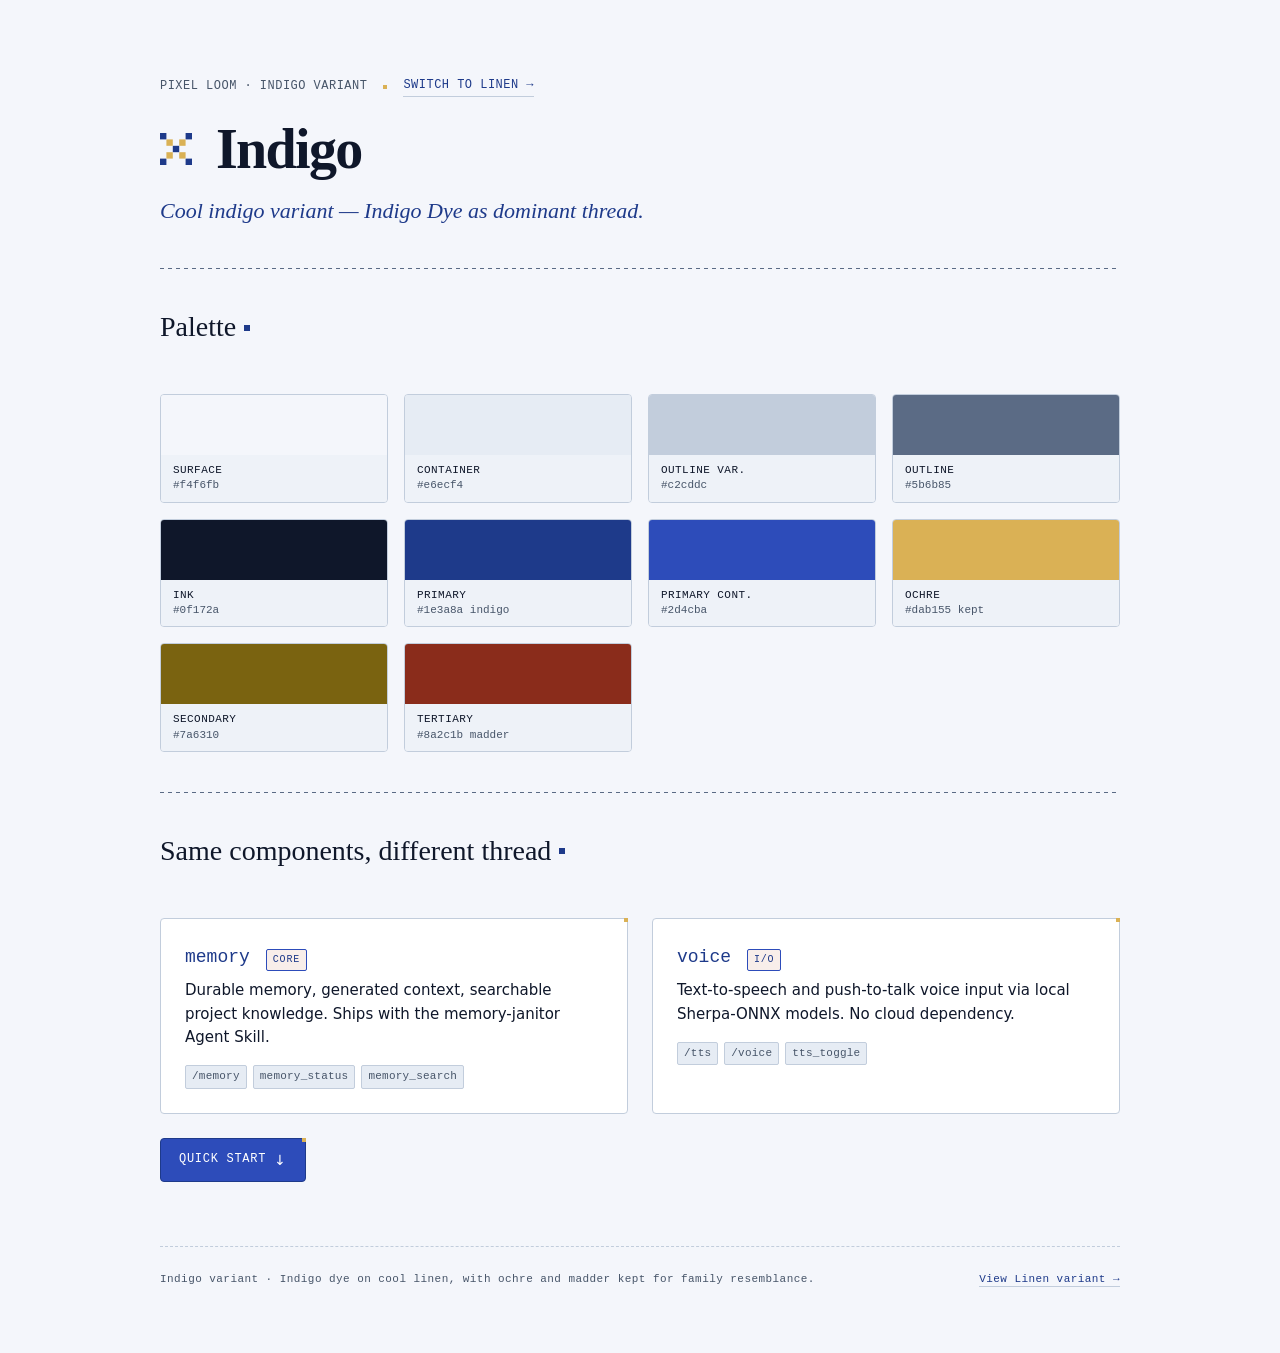
==== example/indigo.html @ f4cb86ed "Initial commit: Pixel Loom — Linen, Indigo, and Linen Dark variants" ====
<!DOCTYPE html>
<html lang="en">
<head>
  <meta charset="UTF-8">
  <meta name="viewport" content="width=device-width, initial-scale=1.0">
  <title>Pixel Loom · Indigo swatch</title>
  <link rel="stylesheet" href="../fonts.css">
  <link rel="stylesheet" href="../tokens/indigo.css">
  <link rel="stylesheet" href="../base.css">
  <link rel="stylesheet" href="../components.css">
  <style>
    .swatch-grid {
      display: grid;
      grid-template-columns: repeat(auto-fill, minmax(180px, 1fr));
      gap: var(--space-sm);
      margin: var(--space-md) 0;
    }
    .swatch {
      border: 1px solid var(--outline-variant);
      border-radius: var(--radius);
      overflow: hidden;
    }
    .swatch-fill { height: 60px; }
    .swatch-meta {
      padding: 8px 12px;
      background: var(--surface-container-low);
      font-family: var(--font-mono);
      font-size: 11px;
      line-height: 1.4;
    }
    .swatch-name { color: var(--on-surface); text-transform: uppercase; letter-spacing: 0.04em; }
    .swatch-hex { color: var(--on-surface-variant); }
    .type-sample { margin: var(--space-sm) 0; padding: var(--space-sm); border: 1px solid var(--outline-variant); border-radius: var(--radius); }
    .type-label {
      font-family: var(--font-mono);
      font-size: 11px;
      letter-spacing: 0.08em;
      text-transform: uppercase;
      color: var(--on-surface-variant);
      margin-bottom: 8px;
    }
  </style>
</head>
<body>
  <main class="page">
    <header class="masthead">
      <p class="meta-line">
        <span>Pixel Loom · Indigo variant</span>
        <span class="meta-dot" aria-hidden="true"></span>
        <a href="index.html">switch to Linen →</a>
      </p>

      <div class="brand-row">
        <svg class="brand-mark" viewBox="0 0 25 25" xmlns="http://www.w3.org/2000/svg" aria-hidden="true">
          <rect x="0"  y="0"  width="5" height="5" fill="#1e3a8a"/>
          <rect x="20" y="0"  width="5" height="5" fill="#1e3a8a"/>
          <rect x="10" y="10" width="5" height="5" fill="#1e3a8a"/>
          <rect x="0"  y="20" width="5" height="5" fill="#1e3a8a"/>
          <rect x="20" y="20" width="5" height="5" fill="#1e3a8a"/>
          <rect x="5"  y="5"  width="5" height="5" fill="#dab155"/>
          <rect x="15" y="5"  width="5" height="5" fill="#dab155"/>
          <rect x="5"  y="15" width="5" height="5" fill="#dab155"/>
          <rect x="15" y="15" width="5" height="5" fill="#dab155"/>
        </svg>
        <h1 class="brand">Indigo</h1>
      </div>
      <p class="tagline italic">Cool indigo variant — Indigo Dye as dominant thread.</p>
    </header>

    <hr class="stitch" aria-hidden="true">

    <section>
      <h2>Palette</h2>
      <div class="swatch-grid">
        <div class="swatch"><div class="swatch-fill" style="background: var(--surface);"></div><div class="swatch-meta"><div class="swatch-name">Surface</div><div class="swatch-hex">#f4f6fb</div></div></div>
        <div class="swatch"><div class="swatch-fill" style="background: var(--surface-container);"></div><div class="swatch-meta"><div class="swatch-name">Container</div><div class="swatch-hex">#e6ecf4</div></div></div>
        <div class="swatch"><div class="swatch-fill" style="background: var(--outline-variant);"></div><div class="swatch-meta"><div class="swatch-name">Outline var.</div><div class="swatch-hex">#c2cddc</div></div></div>
        <div class="swatch"><div class="swatch-fill" style="background: var(--outline);"></div><div class="swatch-meta"><div class="swatch-name">Outline</div><div class="swatch-hex">#5b6b85</div></div></div>
        <div class="swatch"><div class="swatch-fill" style="background: var(--on-surface);"></div><div class="swatch-meta"><div class="swatch-name">Ink</div><div class="swatch-hex">#0f172a</div></div></div>
        <div class="swatch"><div class="swatch-fill" style="background: var(--primary);"></div><div class="swatch-meta"><div class="swatch-name">Primary</div><div class="swatch-hex">#1e3a8a indigo</div></div></div>
        <div class="swatch"><div class="swatch-fill" style="background: var(--primary-container);"></div><div class="swatch-meta"><div class="swatch-name">Primary cont.</div><div class="swatch-hex">#2d4cba</div></div></div>
        <div class="swatch"><div class="swatch-fill" style="background: var(--secondary-fixed-dim);"></div><div class="swatch-meta"><div class="swatch-name">Ochre</div><div class="swatch-hex">#dab155 kept</div></div></div>
        <div class="swatch"><div class="swatch-fill" style="background: var(--secondary);"></div><div class="swatch-meta"><div class="swatch-name">Secondary</div><div class="swatch-hex">#7a6310</div></div></div>
        <div class="swatch"><div class="swatch-fill" style="background: var(--tertiary);"></div><div class="swatch-meta"><div class="swatch-name">Tertiary</div><div class="swatch-hex">#8a2c1b madder</div></div></div>
      </div>
    </section>

    <hr class="stitch" aria-hidden="true">

    <section>
      <h2>Same components, different thread</h2>

      <div class="card-grid" style="margin-bottom: var(--space-md);">
        <article class="card">
          <header class="card-head">
            <h3 class="card-name mono">memory</h3>
            <span class="card-status">Core</span>
          </header>
          <p>Durable memory, generated context, searchable project knowledge. Ships with the memory-janitor Agent Skill.</p>
          <ul class="card-tags">
            <li>/memory</li>
            <li>memory_status</li>
            <li>memory_search</li>
          </ul>
        </article>

        <article class="card">
          <header class="card-head">
            <h3 class="card-name mono">voice</h3>
            <span class="card-status">I/O</span>
          </header>
          <p>Text-to-speech and push-to-talk voice input via local Sherpa-ONNX models. No cloud dependency.</p>
          <ul class="card-tags">
            <li>/tts</li>
            <li>/voice</li>
            <li>tts_toggle</li>
          </ul>
        </article>
      </div>

      <p>
        <a class="button-primary" href="#">
          Quick start <span class="button-arrow" aria-hidden="true">↓</span>
        </a>
      </p>
    </section>

    <footer class="colophon">
      <p>Indigo variant · Indigo dye on cool linen, with ochre and madder kept for family resemblance.</p>
      <p><a href="index.html">View Linen variant →</a></p>
    </footer>
  </main>
</body>
</html>
---- fonts.css ----
/* ─────────────────────────────────────────────────────────────
   Pixel Loom · Fonts (self-hosted, no calls to Google)

   Newsreader 500 / 600 — editorial serif headlines
   Work Sans 400 / 500  — body & UI
   JetBrains Mono 400 / 500 — metadata & code

   Each weight is split into latin + latin-ext subsets for
   Romanian character support (ș, ț, ă, î, â) without bloat.
   ───────────────────────────────────────────────────────────── */

@font-face { font-family:'Newsreader';font-style:normal;font-weight:500;font-display:swap;src:url('fonts/newsreader-500-latin-ext.woff2') format('woff2');unicode-range:U+0100-02BA,U+02BD-02C5,U+02C7-02CC,U+02CE-02D7,U+02DD-02FF,U+0304,U+0308,U+0329,U+1D00-1DBF,U+1E00-1E9F,U+1EF2-1EFF,U+2020,U+20A0-20AB,U+20AD-20C0,U+2113,U+2C60-2C7F,U+A720-A7FF; }
@font-face { font-family:'Newsreader';font-style:normal;font-weight:500;font-display:swap;src:url('fonts/newsreader-500-latin.woff2') format('woff2');unicode-range:U+0000-00FF,U+0131,U+0152-0153,U+02BB-02BC,U+02C6,U+02DA,U+02DC,U+0304,U+0308,U+0329,U+2000-206F,U+20AC,U+2122,U+2191,U+2193,U+2212,U+2215,U+FEFF,U+FFFD; }
@font-face { font-family:'Newsreader';font-style:normal;font-weight:600;font-display:swap;src:url('fonts/newsreader-600-latin-ext.woff2') format('woff2');unicode-range:U+0100-02BA,U+02BD-02C5,U+02C7-02CC,U+02CE-02D7,U+02DD-02FF,U+0304,U+0308,U+0329,U+1D00-1DBF,U+1E00-1E9F,U+1EF2-1EFF,U+2020,U+20A0-20AB,U+20AD-20C0,U+2113,U+2C60-2C7F,U+A720-A7FF; }
@font-face { font-family:'Newsreader';font-style:normal;font-weight:600;font-display:swap;src:url('fonts/newsreader-600-latin.woff2') format('woff2');unicode-range:U+0000-00FF,U+0131,U+0152-0153,U+02BB-02BC,U+02C6,U+02DA,U+02DC,U+0304,U+0308,U+0329,U+2000-206F,U+20AC,U+2122,U+2191,U+2193,U+2212,U+2215,U+FEFF,U+FFFD; }

@font-face { font-family:'Work Sans';font-style:normal;font-weight:400;font-display:swap;src:url('fonts/worksans-400-latin-ext.woff2') format('woff2');unicode-range:U+0100-02BA,U+02BD-02C5,U+02C7-02CC,U+02CE-02D7,U+02DD-02FF,U+0304,U+0308,U+0329,U+1D00-1DBF,U+1E00-1E9F,U+1EF2-1EFF,U+2020,U+20A0-20AB,U+20AD-20C0,U+2113,U+2C60-2C7F,U+A720-A7FF; }
@font-face { font-family:'Work Sans';font-style:normal;font-weight:400;font-display:swap;src:url('fonts/worksans-400-latin.woff2') format('woff2');unicode-range:U+0000-00FF,U+0131,U+0152-0153,U+02BB-02BC,U+02C6,U+02DA,U+02DC,U+0304,U+0308,U+0329,U+2000-206F,U+20AC,U+2122,U+2191,U+2193,U+2212,U+2215,U+FEFF,U+FFFD; }
@font-face { font-family:'Work Sans';font-style:normal;font-weight:500;font-display:swap;src:url('fonts/worksans-500-latin-ext.woff2') format('woff2');unicode-range:U+0100-02BA,U+02BD-02C5,U+02C7-02CC,U+02CE-02D7,U+02DD-02FF,U+0304,U+0308,U+0329,U+1D00-1DBF,U+1E00-1E9F,U+1EF2-1EFF,U+2020,U+20A0-20AB,U+20AD-20C0,U+2113,U+2C60-2C7F,U+A720-A7FF; }
@font-face { font-family:'Work Sans';font-style:normal;font-weight:500;font-display:swap;src:url('fonts/worksans-500-latin.woff2') format('woff2');unicode-range:U+0000-00FF,U+0131,U+0152-0153,U+02BB-02BC,U+02C6,U+02DA,U+02DC,U+0304,U+0308,U+0329,U+2000-206F,U+20AC,U+2122,U+2191,U+2193,U+2212,U+2215,U+FEFF,U+FFFD; }

@font-face { font-family:'JetBrains Mono';font-style:normal;font-weight:400;font-display:swap;src:url('fonts/jetbrainsmono-400-latin-ext.woff2') format('woff2');unicode-range:U+0100-02BA,U+02BD-02C5,U+02C7-02CC,U+02CE-02D7,U+02DD-02FF,U+0304,U+0308,U+0329,U+1D00-1DBF,U+1E00-1E9F,U+1EF2-1EFF,U+2020,U+20A0-20AB,U+20AD-20C0,U+2113,U+2C60-2C7F,U+A720-A7FF; }
@font-face { font-family:'JetBrains Mono';font-style:normal;font-weight:400;font-display:swap;src:url('fonts/jetbrainsmono-400-latin.woff2') format('woff2');unicode-range:U+0000-00FF,U+0131,U+0152-0153,U+02BB-02BC,U+02C6,U+02DA,U+02DC,U+0304,U+0308,U+0329,U+2000-206F,U+20AC,U+2122,U+2191,U+2193,U+2212,U+2215,U+FEFF,U+FFFD; }
@font-face { font-family:'JetBrains Mono';font-style:normal;font-weight:500;font-display:swap;src:url('fonts/jetbrainsmono-500-latin-ext.woff2') format('woff2');unicode-range:U+0100-02BA,U+02BD-02C5,U+02C7-02CC,U+02CE-02D7,U+02DD-02FF,U+0304,U+0308,U+0329,U+1D00-1DBF,U+1E00-1E9F,U+1EF2-1EFF,U+2020,U+20A0-20AB,U+20AD-20C0,U+2113,U+2C60-2C7F,U+A720-A7FF; }
@font-face { font-family:'JetBrains Mono';font-style:normal;font-weight:500;font-display:swap;src:url('fonts/jetbrainsmono-500-latin.woff2') format('woff2');unicode-range:U+0000-00FF,U+0131,U+0152-0153,U+02BB-02BC,U+02C6,U+02DA,U+02DC,U+0304,U+0308,U+0329,U+2000-206F,U+20AC,U+2122,U+2191,U+2193,U+2212,U+2215,U+FEFF,U+FFFD; }
---- tokens/indigo.css ----
/* ─────────────────────────────────────────────────────────────
   Pixel Loom · Indigo (cool, light)
   Indigo dye as primary, ochre + madder kept as accents
   (family resemblance to Linen).
   Used by: nazar.studio
   ───────────────────────────────────────────────────────────── */

:root {
  /* ─── Surfaces ──────────────────────────────────────── */
  --surface: #f4f6fb;
  --surface-dim: #d8e0ee;
  --surface-bright: #ffffff;
  --surface-container-lowest: #ffffff;
  --surface-container-low: #eef2f8;
  --surface-container: #e6ecf4;
  --surface-container-high: #dde5ef;
  --surface-container-highest: #d5deec;
  --on-surface: #0f172a;
  --on-surface-variant: #475569;
  --inverse-surface: #1e293b;
  --inverse-on-surface: #f0f4fc;
  --outline: #5b6b85;
  --outline-variant: #c2cddc;
  --surface-tint: #1e3a8a;

  /* ─── Brand (Indigo dye) ────────────────────────────── */
  --primary: #1e3a8a;
  --on-primary: #ffffff;
  --primary-container: #2d4cba;
  --on-primary-container: #f0f4fc;
  --inverse-primary: #a8c0f0;
  --primary-fixed: #d8e2fa;
  --primary-fixed-dim: #a8c0f0;
  --on-primary-fixed: #060f2a;
  --on-primary-fixed-variant: #102869;

  /* ─── Secondary (Ochre — same as Linen for family) ──── */
  --secondary: #7a6310;
  --on-secondary: #ffffff;
  --secondary-container: #f5d480;
  --on-secondary-container: #5e4c00;
  --secondary-fixed: #ffdf9b;
  --secondary-fixed-dim: #dab155;
  --on-secondary-fixed: #251a00;
  --on-secondary-fixed-variant: #5b4300;

  /* ─── Tertiary (Madder red — keeps warm accent) ─────── */
  --tertiary: #8a2c1b;
  --on-tertiary: #ffffff;
  --tertiary-container: #b04030;
  --on-tertiary-container: #fff8f6;
  --tertiary-fixed: #ffdbd0;
  --tertiary-fixed-dim: #ffb59d;
  --on-tertiary-fixed: #390b00;
  --on-tertiary-fixed-variant: #7e2c0e;

  /* ─── Semantic ──────────────────────────────────────── */
  --error: #ba1a1a;
  --on-error: #ffffff;
  --error-container: #ffdad6;
  --on-error-container: #93000a;

  /* ─── Background ────────────────────────────────────── */
  --background: #f4f6fb;
  --on-background: #0f172a;
  --surface-variant: #d5deec;

  /* ─── Spacing (shared) ──────────────────────────────── */
  --space-base: 4px;
  --space-xs: 8px;
  --space-sm: 16px;
  --space-md: 24px;
  --space-lg: 40px;
  --space-xl: 64px;
  --gutter: 24px;
  --margin: 32px;

  /* ─── Type families (shared) ────────────────────────── */
  --font-headline: 'Newsreader', Georgia, 'Times New Roman', serif;
  --font-body: 'Work Sans', system-ui, -apple-system, 'Segoe UI', sans-serif;
  --font-mono: 'JetBrains Mono', 'SF Mono', Consolas, monospace;

  /* ─── Radii (shared) ────────────────────────────────── */
  --radius-sm: 2px;
  --radius: 4px;
  --radius-md: 6px;
  --radius-lg: 8px;
  --radius-xl: 12px;
  --radius-full: 9999px;
}
---- base.css ----
/* ─────────────────────────────────────────────────────────────
   Pixel Loom · Base
   Reset, typography, layout, dividers, lists, headings.
   Assumes tokens/{linen|indigo}.css already loaded.
   ───────────────────────────────────────────────────────────── */

/* ─── Reset ───────────────────────────────────────────── */
*, *::before, *::after { box-sizing: border-box; }
html { -webkit-text-size-adjust: 100%; }
body {
  margin: 0;
  padding: 0;
  background: var(--background);
  color: var(--on-background);
  font-family: var(--font-body);
  font-size: 17px;
  line-height: 1.6;
  font-feature-settings: "kern", "liga";
  -webkit-font-smoothing: antialiased;
  -moz-osx-font-smoothing: grayscale;
}
img, svg { max-width: 100%; display: block; }
code { font-family: var(--font-mono); font-size: 0.92em; }

/* ─── Layout ──────────────────────────────────────────── */
.page {
  max-width: 1024px;
  margin: 0 auto;
  padding: var(--space-xl) var(--margin);
}
@media (max-width: 720px) {
  .page { padding: var(--space-lg) var(--space-sm); }
}

section { margin: var(--space-lg) 0; }

/* ─── Pixel-stitch divider ────────────────────────────── */
.stitch {
  border: none;
  height: 1px;
  background-image: linear-gradient(to right, var(--outline) 50%, transparent 50%);
  background-size: 8px 1px;
  background-repeat: repeat-x;
  margin: var(--space-lg) 0;
}

/* ─── Masthead ────────────────────────────────────────── */
.masthead { margin-bottom: var(--space-lg); }

.meta-line {
  display: flex;
  align-items: center;
  gap: var(--space-sm);
  font-family: var(--font-mono);
  font-size: 12px;
  letter-spacing: 0.04em;
  color: var(--on-surface-variant);
  margin-bottom: var(--space-md);
  text-transform: uppercase;
  flex-wrap: wrap;
}
.meta-dot {
  display: inline-block;
  width: 4px;
  height: 4px;
  background: var(--secondary-fixed-dim);
  flex-shrink: 0;
}
.meta-status {
  display: inline-flex;
  align-items: center;
  gap: 6px;
}
.meta-status::before {
  content: '';
  display: inline-block;
  width: 6px;
  height: 6px;
  border-radius: 50%;
  background: #4f6f3a;
}

.brand-row {
  display: flex;
  align-items: center;
  gap: var(--space-md);
  margin-bottom: var(--space-sm);
}
.brand-mark {
  flex-shrink: 0;
  width: 32px;
  height: 32px;
}
h1.brand {
  font-family: var(--font-headline);
  font-size: 56px;
  font-weight: 600;
  line-height: 1;
  letter-spacing: -0.03em;
  margin: 0;
  color: var(--on-surface);
}
@media (max-width: 720px) {
  h1.brand { font-size: 40px; }
  .brand-mark { width: 24px; height: 24px; }
}
.tagline {
  font-family: var(--font-body);
  font-size: 18px;
  font-weight: 400;
  color: var(--on-surface-variant);
  margin: 0;
  max-width: 600px;
}
.tagline.italic {
  font-family: var(--font-headline);
  font-style: italic;
  font-size: 22px;
  font-weight: 500;
  color: var(--primary);
}

/* ─── Headings ────────────────────────────────────────── */
h2 {
  font-family: var(--font-headline);
  font-size: 28px;
  font-weight: 500;
  line-height: 1.3;
  margin: 0 0 var(--space-md) 0;
  color: var(--on-surface);
  display: inline-flex;
  align-items: center;
  gap: var(--space-xs);
}
h2::after {
  content: '';
  display: inline-block;
  width: 6px;
  height: 6px;
  background: var(--primary);
  flex-shrink: 0;
}

/* ─── Intro / lede ────────────────────────────────────── */
.lede {
  font-family: var(--font-headline);
  font-size: 28px;
  font-weight: 500;
  line-height: 1.3;
  color: var(--on-surface);
  margin: 0 0 var(--space-md) 0;
  max-width: 720px;
}
@media (max-width: 720px) {
  .lede { font-size: 22px; }
}
.intro p {
  font-size: 17px;
  line-height: 1.65;
  margin: 0 0 var(--space-sm) 0;
  max-width: 720px;
}

/* ─── Stitched list ───────────────────────────────────── */
.stitched-list {
  list-style: none;
  padding: 0;
  margin: 0;
  max-width: 720px;
}
.stitched-list li {
  padding: var(--space-sm) 0;
  border-bottom: 1px dashed var(--outline-variant);
  font-size: 17px;
  line-height: 1.5;
  display: flex;
  align-items: baseline;
  gap: var(--space-sm);
}
.stitched-list li::before {
  content: '';
  flex-shrink: 0;
  width: 4px;
  height: 4px;
  background: var(--primary-container);
  margin-top: 9px;
}
.stitched-list li:last-child { border-bottom: none; }

/* ─── Links ───────────────────────────────────────────── */
a {
  color: var(--primary);
  text-decoration: none;
  border-bottom: 1px solid var(--outline-variant);
  padding-bottom: 1px;
  transition: border-color 0.15s ease, color 0.15s ease;
}
a:hover, a:focus {
  border-bottom-color: var(--primary);
  color: var(--primary-container);
}

/* ─── Selection & focus ───────────────────────────────── */
::selection {
  background: var(--secondary-container);
  color: var(--on-secondary-container);
}
:focus-visible {
  outline: 2px solid var(--primary);
  outline-offset: 2px;
}

/* ─── Prefers-reduced-motion ──────────────────────────── */
@media (prefers-reduced-motion: reduce) {
  *, *::before, *::after {
    transition: none !important;
    animation: none !important;
  }
}
---- components.css ----
/* ─────────────────────────────────────────────────────────────
   Pixel Loom · Components
   Reusable patterns: cards, buttons, code blocks, contact list,
   colophon. Assumes base.css and tokens already loaded.
   ───────────────────────────────────────────────────────────── */

/* ─── Card grid (project/extension layout) ────────────── */
.card-grid {
  display: grid;
  grid-template-columns: repeat(2, 1fr);
  gap: var(--space-md);
  margin-top: var(--space-md);
}
@media (max-width: 800px) {
  .card-grid { grid-template-columns: 1fr; }
}

/* ─── Card (base + variants) ──────────────────────────── */
.card {
  position: relative;
  background: var(--surface-container-lowest);
  border: 1px solid var(--outline-variant);
  border-radius: var(--radius);
  padding: var(--space-md);
  display: flex;
  flex-direction: column;
  gap: var(--space-xs);
}
/* The signature 4×4 ochre notch — top-right corner */
.card::after,
.experiments-cta::after,
.pixel-notch::after,
pre::after {
  content: '';
  position: absolute;
  top: -1px;
  right: -1px;
  width: 4px;
  height: 4px;
  background: var(--secondary-fixed-dim);
}

.card-head {
  display: flex;
  align-items: baseline;
  gap: var(--space-sm);
  flex-wrap: wrap;
}
.card-name {
  font-family: var(--font-headline);
  font-size: 22px;
  font-weight: 600;
  color: var(--primary);
  margin: 0;
}
.card-name.mono {
  font-family: var(--font-mono);
  font-size: 18px;
  font-weight: 500;
}
.card-status {
  font-family: var(--font-mono);
  font-size: 10px;
  font-weight: 500;
  letter-spacing: 0.08em;
  text-transform: uppercase;
  padding: 2px 6px;
  border-radius: var(--radius-sm);
  background: rgba(184, 87, 54, 0.10);
  color: var(--primary);
  border: 1px solid var(--primary-container);
}
.card-status.muted {
  background: rgba(233, 194, 103, 0.15);
  color: var(--on-secondary-container);
  border-color: var(--secondary-fixed-dim);
}
.card p {
  font-size: 15px;
  line-height: 1.55;
  margin: 0;
  color: var(--on-surface);
}

.card-tags {
  display: flex;
  flex-wrap: wrap;
  gap: 6px;
  list-style: none;
  padding: 0;
  margin: var(--space-xs) 0 0 0;
}
.card-tags li {
  font-family: var(--font-mono);
  font-size: 11px;
  letter-spacing: 0.02em;
  padding: 2px 6px;
  background: var(--surface-container);
  border: 1px solid var(--outline-variant);
  border-radius: var(--radius-sm);
  color: var(--on-surface-variant);
}

.card-link {
  font-family: var(--font-mono);
  font-size: 12px;
  color: var(--primary);
  text-decoration: none;
  border-bottom: 1px solid var(--outline-variant);
  padding-bottom: 1px;
  align-self: flex-start;
  margin-top: var(--space-xs);
  transition: border-color 0.15s ease;
}
.card-link::before {
  content: '→ ';
  color: var(--secondary-fixed-dim);
}
.card-link:hover,
.card-link:focus { border-bottom-color: var(--primary); }

/* ─── Experiments / CTA card ──────────────────────────── */
.experiments-cta {
  position: relative;
  margin-top: var(--space-md);
  padding: var(--space-md);
  background: var(--surface-container);
  border: 1px solid var(--outline-variant);
  border-radius: var(--radius);
  text-align: center;
}
.experiments-cta h3 {
  font-family: var(--font-headline);
  font-size: 22px;
  font-weight: 500;
  color: var(--on-surface);
  margin: 0 0 6px 0;
}
.experiments-cta p {
  font-size: 15px;
  line-height: 1.55;
  color: var(--on-surface-variant);
  margin: 0 auto var(--space-sm) auto;
  max-width: 460px;
}

/* ─── Primary button ──────────────────────────────────── */
.button-primary {
  display: inline-flex;
  align-items: center;
  gap: 8px;
  padding: 10px 18px;
  background: var(--primary-container);
  color: var(--on-primary);
  font-family: var(--font-mono);
  font-size: 12px;
  font-weight: 500;
  letter-spacing: 0.06em;
  text-transform: uppercase;
  border: 1px solid var(--primary);
  border-radius: var(--radius);
  text-decoration: none;
  position: relative;
  transition: background-color 0.15s ease;
}
.button-primary:hover,
.button-primary:focus {
  background: var(--primary);
  color: var(--on-primary);
}
.button-primary::after {
  content: '';
  position: absolute;
  top: -1px;
  right: -1px;
  width: 4px;
  height: 4px;
  background: var(--secondary-fixed-dim);
}
.button-arrow {
  font-family: var(--font-body);
  font-size: 14px;
}

/* ─── Code block ──────────────────────────────────────── */
pre {
  font-family: var(--font-mono);
  font-size: 13px;
  line-height: 1.55;
  background: var(--surface-container-low);
  border: 1px solid var(--outline-variant);
  border-radius: var(--radius);
  padding: 14px 18px;
  overflow-x: auto;
  color: var(--on-surface);
  margin: 0;
  position: relative;
}

/* ─── Contact list ────────────────────────────────────── */
.contact-list {
  list-style: none;
  padding: 0;
  margin: 0;
  display: flex;
  flex-direction: column;
  gap: var(--space-sm);
}
.contact-list li {
  display: flex;
  align-items: baseline;
  gap: var(--space-md);
  padding: var(--space-xs) 0;
  border-bottom: 1px dashed var(--outline-variant);
}
.contact-list li:last-child {
  border-bottom: none;
}
.contact-label {
  font-family: var(--font-mono);
  font-size: 11px;
  letter-spacing: 0.08em;
  text-transform: uppercase;
  color: var(--on-surface-variant);
  min-width: 90px;
  flex-shrink: 0;
}
.contact-value { font-size: 17px; }

/* ─── Colophon ────────────────────────────────────────── */
.colophon {
  font-family: var(--font-mono);
  font-size: 11px;
  letter-spacing: 0.04em;
  color: var(--on-surface-variant);
  margin-top: var(--space-xl);
  padding-top: var(--space-md);
  border-top: 1px dashed var(--outline-variant);
  display: flex;
  justify-content: space-between;
  flex-wrap: wrap;
  gap: var(--space-sm);
}
.colophon p { margin: 0; }
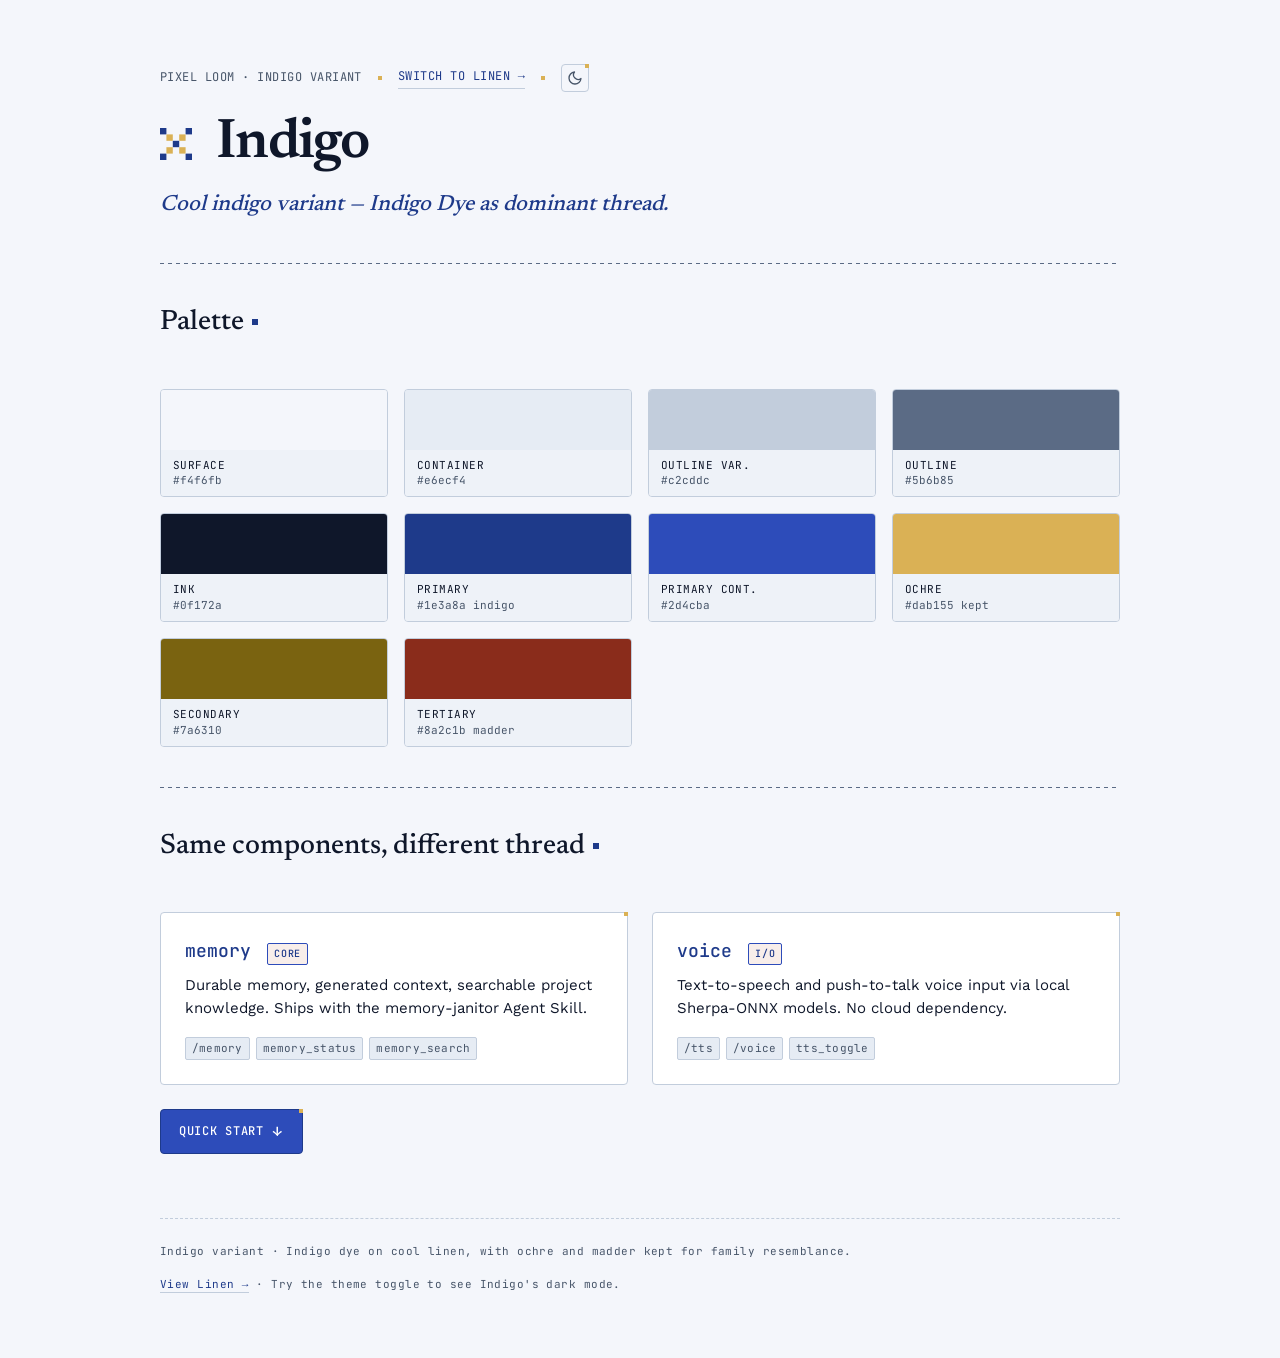
==== commit 5be2fd34: "Add light/dark modes in single palette files, theme-toggle.js, indigo-dark variant, .theme-toggle bu" ====
--- a/example/indigo.html
+++ b/example/indigo.html
@@ -8,6 +8,7 @@
   <link rel="stylesheet" href="../tokens/indigo.css">
   <link rel="stylesheet" href="../base.css">
   <link rel="stylesheet" href="../components.css">
+  <script src="../theme-toggle.js"></script>
   <style>
     .swatch-grid {
       display: grid;
@@ -44,11 +45,16 @@
 <body>
   <main class="page">
     <header class="masthead">
-      <p class="meta-line">
+      <div class="meta-line">
         <span>Pixel Loom · Indigo variant</span>
         <span class="meta-dot" aria-hidden="true"></span>
         <a href="index.html">switch to Linen →</a>
-      </p>
+        <span class="meta-dot" aria-hidden="true"></span>
+        <button class="theme-toggle" onclick="PixelLoom.toggleTheme()" aria-label="Toggle light/dark mode">
+          <svg class="theme-toggle-moon" viewBox="0 0 24 24" aria-hidden="true"><path d="M21 12.79A9 9 0 1 1 11.21 3 7 7 0 0 0 21 12.79z"/></svg>
+          <svg class="theme-toggle-sun" viewBox="0 0 24 24" aria-hidden="true"><circle cx="12" cy="12" r="4"/><path d="M12 2v2M12 20v2M4.93 4.93l1.41 1.41M17.66 17.66l1.41 1.41M2 12h2M20 12h2M4.93 19.07l1.41-1.41M17.66 6.34l1.41-1.41"/></svg>
+        </button>
+      </div>
 
       <div class="brand-row">
         <svg class="brand-mark" viewBox="0 0 25 25" xmlns="http://www.w3.org/2000/svg" aria-hidden="true">
@@ -127,7 +133,7 @@
 
     <footer class="colophon">
       <p>Indigo variant · Indigo dye on cool linen, with ochre and madder kept for family resemblance.</p>
-      <p><a href="index.html">View Linen variant →</a></p>
+      <p><a href="index.html">View Linen →</a> · Try the theme toggle to see Indigo's dark mode.</p>
     </footer>
   </main>
 </body>
--- a/tokens/indigo.css
+++ b/tokens/indigo.css
@@ -1,12 +1,17 @@
 /* ─────────────────────────────────────────────────────────────
-   Pixel Loom · Indigo (cool, light)
-   Indigo dye as primary, ochre + madder kept as accents
-   (family resemblance to Linen).
-   Used by: nazar.studio
+   Pixel Loom · Indigo (cool)
+
+   Light is the default. Dark mode applies when:
+   - the user has explicitly toggled to dark (root.theme-dark), OR
+   - the system prefers dark AND the user has not explicitly chosen light
+
+   Dark variant: deep navy "midnight harbour" foundation,
+   lifted-indigo primary, ochre and warm peach kept as accents
+   so the dark indigo and dark linen remain visibly related.
    ───────────────────────────────────────────────────────────── */
 
+/* ─── Light (default) ─────────────────────────────────────── */
 :root {
-  /* ─── Surfaces ──────────────────────────────────────── */
   --surface: #f4f6fb;
   --surface-dim: #d8e0ee;
   --surface-bright: #ffffff;
@@ -23,7 +28,6 @@
   --outline-variant: #c2cddc;
   --surface-tint: #1e3a8a;
 
-  /* ─── Brand (Indigo dye) ────────────────────────────── */
   --primary: #1e3a8a;
   --on-primary: #ffffff;
   --primary-container: #2d4cba;
@@ -34,7 +38,6 @@
   --on-primary-fixed: #060f2a;
   --on-primary-fixed-variant: #102869;
 
-  /* ─── Secondary (Ochre — same as Linen for family) ──── */
   --secondary: #7a6310;
   --on-secondary: #ffffff;
   --secondary-container: #f5d480;
@@ -44,7 +47,6 @@
   --on-secondary-fixed: #251a00;
   --on-secondary-fixed-variant: #5b4300;
 
-  /* ─── Tertiary (Madder red — keeps warm accent) ─────── */
   --tertiary: #8a2c1b;
   --on-tertiary: #ffffff;
   --tertiary-container: #b04030;
@@ -54,18 +56,15 @@
   --on-tertiary-fixed: #390b00;
   --on-tertiary-fixed-variant: #7e2c0e;
 
-  /* ─── Semantic ──────────────────────────────────────── */
   --error: #ba1a1a;
   --on-error: #ffffff;
   --error-container: #ffdad6;
   --on-error-container: #93000a;
 
-  /* ─── Background ────────────────────────────────────── */
   --background: #f4f6fb;
   --on-background: #0f172a;
   --surface-variant: #d5deec;
 
-  /* ─── Spacing (shared) ──────────────────────────────── */
   --space-base: 4px;
   --space-xs: 8px;
   --space-sm: 16px;
@@ -74,13 +73,9 @@
   --space-xl: 64px;
   --gutter: 24px;
   --margin: 32px;
-
-  /* ─── Type families (shared) ────────────────────────── */
   --font-headline: 'Newsreader', Georgia, 'Times New Roman', serif;
   --font-body: 'Work Sans', system-ui, -apple-system, 'Segoe UI', sans-serif;
   --font-mono: 'JetBrains Mono', 'SF Mono', Consolas, monospace;
-
-  /* ─── Radii (shared) ────────────────────────────────── */
   --radius-sm: 2px;
   --radius: 4px;
   --radius-md: 6px;
@@ -88,3 +83,117 @@
   --radius-xl: 12px;
   --radius-full: 9999px;
 }
+
+/* ─── Dark — explicit override ────────────────────────────── */
+:root.theme-dark {
+  --surface: #0f1729;
+  --surface-dim: #0f1729;
+  --surface-bright: #324059;
+  --surface-container-lowest: #0a1120;
+  --surface-container-low: #161e34;
+  --surface-container: #1a223a;
+  --surface-container-high: #232c46;
+  --surface-container-highest: #2c3650;
+  --on-surface: #e2e8f5;
+  --on-surface-variant: #c2cddc;
+  --inverse-surface: #e2e8f5;
+  --inverse-on-surface: #1e293b;
+  --outline: #8a99b3;
+  --outline-variant: #475569;
+  --surface-tint: #a8c0f0;
+
+  --primary: #a8c0f0;
+  --on-primary: #102869;
+  --primary-container: #1e3a8a;
+  --on-primary-container: #d8e2fa;
+  --inverse-primary: #1e3a8a;
+  --primary-fixed: #d8e2fa;
+  --primary-fixed-dim: #a8c0f0;
+  --on-primary-fixed: #060f2a;
+  --on-primary-fixed-variant: #102869;
+
+  --secondary: #e9c267;
+  --on-secondary: #3f2e00;
+  --secondary-container: #5b4300;
+  --on-secondary-container: #f5d480;
+  --secondary-fixed: #ffdf9b;
+  --secondary-fixed-dim: #dab155;
+  --on-secondary-fixed: #251a00;
+  --on-secondary-fixed-variant: #5b4300;
+
+  --tertiary: #ffb59d;
+  --on-tertiary: #5d1800;
+  --tertiary-container: #7e2c0e;
+  --on-tertiary-container: #ffdbd0;
+  --tertiary-fixed: #ffdbd0;
+  --tertiary-fixed-dim: #ffb59d;
+  --on-tertiary-fixed: #390b00;
+  --on-tertiary-fixed-variant: #7e2c0e;
+
+  --error: #ffb4ab;
+  --on-error: #690005;
+  --error-container: #93000a;
+  --on-error-container: #ffdad6;
+
+  --background: #0f1729;
+  --on-background: #e2e8f5;
+  --surface-variant: #2c3650;
+}
+
+/* ─── Dark — system preference (unless user picked light) ──── */
+@media (prefers-color-scheme: dark) {
+  :root:not(.theme-light) {
+    --surface: #0f1729;
+    --surface-dim: #0f1729;
+    --surface-bright: #324059;
+    --surface-container-lowest: #0a1120;
+    --surface-container-low: #161e34;
+    --surface-container: #1a223a;
+    --surface-container-high: #232c46;
+    --surface-container-highest: #2c3650;
+    --on-surface: #e2e8f5;
+    --on-surface-variant: #c2cddc;
+    --inverse-surface: #e2e8f5;
+    --inverse-on-surface: #1e293b;
+    --outline: #8a99b3;
+    --outline-variant: #475569;
+    --surface-tint: #a8c0f0;
+
+    --primary: #a8c0f0;
+    --on-primary: #102869;
+    --primary-container: #1e3a8a;
+    --on-primary-container: #d8e2fa;
+    --inverse-primary: #1e3a8a;
+    --primary-fixed: #d8e2fa;
+    --primary-fixed-dim: #a8c0f0;
+    --on-primary-fixed: #060f2a;
+    --on-primary-fixed-variant: #102869;
+
+    --secondary: #e9c267;
+    --on-secondary: #3f2e00;
+    --secondary-container: #5b4300;
+    --on-secondary-container: #f5d480;
+    --secondary-fixed: #ffdf9b;
+    --secondary-fixed-dim: #dab155;
+    --on-secondary-fixed: #251a00;
+    --on-secondary-fixed-variant: #5b4300;
+
+    --tertiary: #ffb59d;
+    --on-tertiary: #5d1800;
+    --tertiary-container: #7e2c0e;
+    --on-tertiary-container: #ffdbd0;
+    --tertiary-fixed: #ffdbd0;
+    --tertiary-fixed-dim: #ffb59d;
+    --on-tertiary-fixed: #390b00;
+    --on-tertiary-fixed-variant: #7e2c0e;
+
+    --error: #ffb4ab;
+    --on-error: #690005;
+    --error-container: #93000a;
+    --on-error-container: #ffdad6;
+
+    --background: #0f1729;
+    --on-background: #e2e8f5;
+    --surface-variant: #2c3650;
+  }
+}
--- a/base.css
+++ b/base.css
@@ -210,6 +210,68 @@
   outline-offset: 2px;
 }
 
+/* ─── Theme toggle (light ⇄ dark) ─────────────────────── */
+.theme-toggle {
+  display: inline-flex;
+  align-items: center;
+  justify-content: center;
+  width: 28px;
+  height: 28px;
+  padding: 4px;
+  background: transparent;
+  border: 1px solid var(--outline-variant);
+  border-radius: var(--radius);
+  color: var(--on-surface-variant);
+  cursor: pointer;
+  position: relative;
+  transition: color 0.15s ease, border-color 0.15s ease;
+  flex-shrink: 0;
+}
+.theme-toggle:hover,
+.theme-toggle:focus-visible {
+  color: var(--primary);
+  border-color: var(--outline);
+}
+.theme-toggle::after {
+  content: '';
+  position: absolute;
+  top: -1px;
+  right: -1px;
+  width: 4px;
+  height: 4px;
+  background: var(--secondary-fixed-dim);
+}
+.theme-toggle svg {
+  width: 16px;
+  height: 16px;
+  stroke: currentColor;
+  fill: none;
+  stroke-width: 2;
+  stroke-linecap: round;
+  stroke-linejoin: round;
+}
+
+/* Show moon by default (suggesting "click for dark"), swap to sun in dark. */
+.theme-toggle-sun { display: none; }
+.theme-toggle-moon { display: block; }
+
+:root.theme-dark .theme-toggle-sun { display: block; }
+:root.theme-dark .theme-toggle-moon { display: none; }
+
+@media (prefers-color-scheme: dark) {
+  :root:not(.theme-light) .theme-toggle-sun { display: block; }
+  :root:not(.theme-light) .theme-toggle-moon { display: none; }
+}
+
+/* Smooth color transitions when theme flips (excluded from page load by
+   limiting to specific properties to avoid expensive re-paints). */
+html.has-theme-transition,
+html.has-theme-transition *,
+html.has-theme-transition *::before,
+html.has-theme-transition *::after {
+  transition: background-color 0.18s ease, color 0.18s ease, border-color 0.18s ease;
+}
+
 /* ─── Prefers-reduced-motion ──────────────────────────── */
 @media (prefers-reduced-motion: reduce) {
   *, *::before, *::after {
